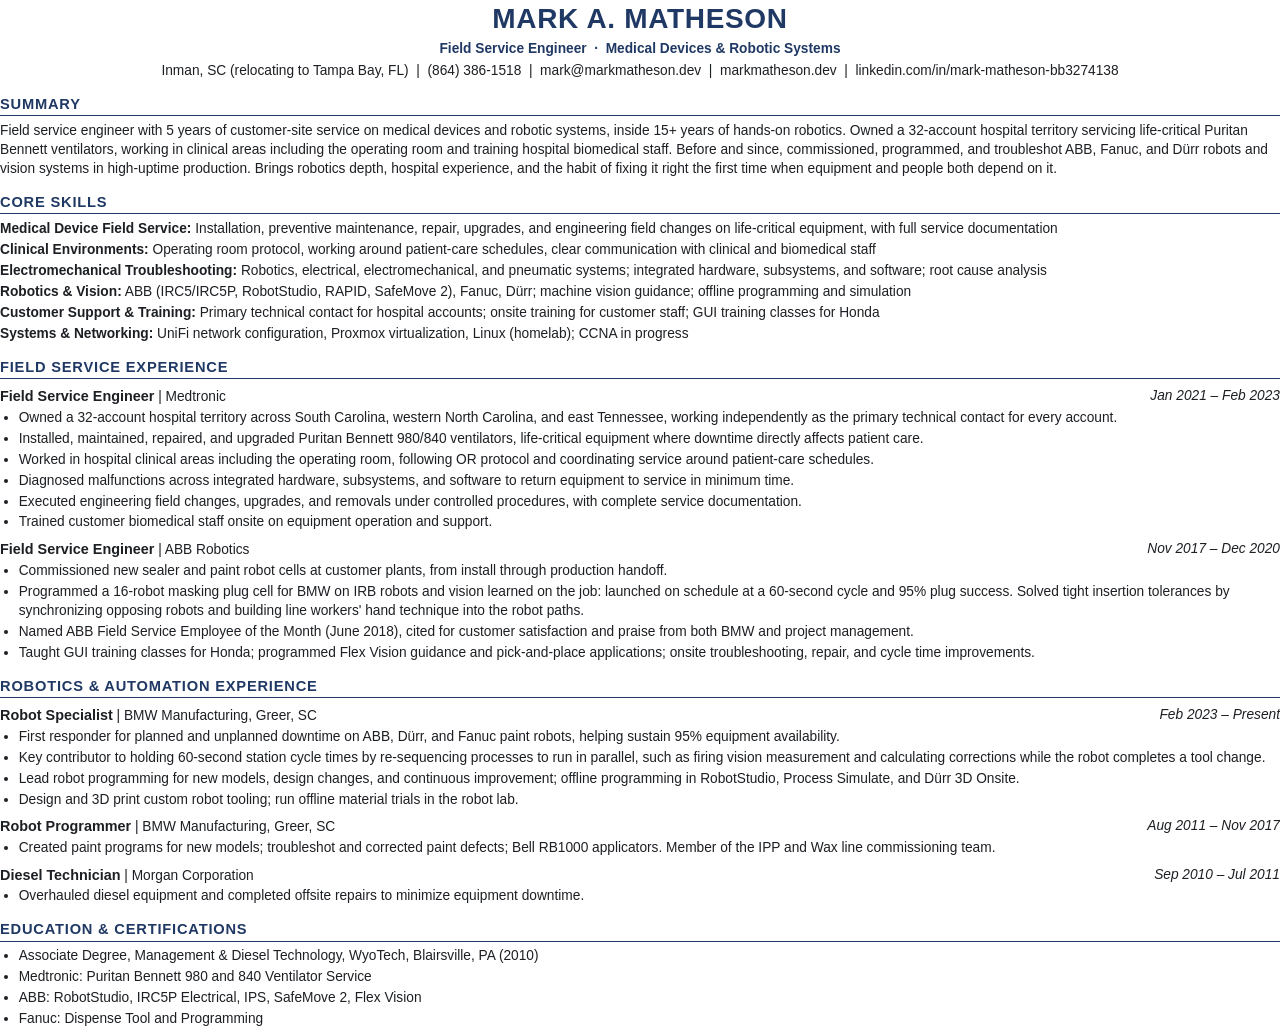
==== resume/resume-medical.html @ e46cb1dd "Add hospital-first resume variant for medical device field service Same facts as resume.html; field " ====
<!doctype html>
<html lang="en">
<head>
<meta charset="utf-8">
<title>Mark Matheson - Resume (Medical Field Service)</title>
<!-- Hospital-first variant for Intuitive / medical device field service.
     Same facts as resume.html, reordered: field service first, robotics second. -->
<style>
  @page { size: Letter; margin: 0.6in 0.7in; }
  body { font: 10.3pt/1.38 Calibri, "Segoe UI", Arial, sans-serif; color: #1c1f23; margin: 0; }
  h1 { font-size: 21pt; color: #1f3864; text-align: center; margin: 0 0 1pt; letter-spacing: .5pt; }
  .headline { text-align: center; font-weight: bold; color: #1f3864; margin: 0 0 2pt; }
  .contact { text-align: center; margin: 0 0 4pt; }
  .contact a { color: inherit; text-decoration: none; }
  h2 { font-size: 11pt; color: #1f3864; text-transform: uppercase; letter-spacing: .6pt;
       border-bottom: 1.2pt solid #1f3864; margin: 10pt 0 4pt; padding-bottom: 1pt; }
  p { margin: 0 0 3pt; }
  ul { margin: 0 0 2pt; padding-left: 14pt; }
  li { margin-bottom: 1.5pt; }
  .job { display: flex; justify-content: space-between; margin: 6pt 0 1pt; break-after: avoid; }
  .job b { font-size: 10.8pt; }
  .job i { white-space: nowrap; }
  .skill { margin: 0 0 1.5pt; }
</style>
</head>
<body>
<h1>MARK A. MATHESON</h1>
<p class="headline">Field Service Engineer &nbsp;·&nbsp; Medical Devices &amp; Robotic Systems</p>
<p class="contact">Inman, SC (relocating to Tampa Bay, FL) &nbsp;|&nbsp; (864) 386-1518 &nbsp;|&nbsp; mark@markmatheson.dev &nbsp;|&nbsp; <a href="https://markmatheson.dev">markmatheson.dev</a> &nbsp;|&nbsp; <a href="https://www.linkedin.com/in/mark-matheson-bb3274138/">linkedin.com/in/mark-matheson-bb3274138</a></p>

<h2>Summary</h2>
<p>Field service engineer with 5 years of customer-site service on medical devices and robotic systems, inside 15+ years of hands-on robotics. Owned a 32-account hospital territory servicing life-critical Puritan Bennett ventilators, working in clinical areas including the operating room and training hospital biomedical staff. Before and since, commissioned, programmed, and troubleshot ABB, Fanuc, and Dürr robots and vision systems in high-uptime production. Brings robotics depth, hospital experience, and the habit of fixing it right the first time when equipment and people both depend on it.</p>

<h2>Core Skills</h2>
<p class="skill"><b>Medical Device Field Service:</b> Installation, preventive maintenance, repair, upgrades, and engineering field changes on life-critical equipment, with full service documentation</p>
<p class="skill"><b>Clinical Environments:</b> Operating room protocol, working around patient-care schedules, clear communication with clinical and biomedical staff</p>
<p class="skill"><b>Electromechanical Troubleshooting:</b> Robotics, electrical, electromechanical, and pneumatic systems; integrated hardware, subsystems, and software; root cause analysis</p>
<p class="skill"><b>Robotics &amp; Vision:</b> ABB (IRC5/IRC5P, RobotStudio, RAPID, SafeMove 2), Fanuc, Dürr; machine vision guidance; offline programming and simulation</p>
<p class="skill"><b>Customer Support &amp; Training:</b> Primary technical contact for hospital accounts; onsite training for customer staff; GUI training classes for Honda</p>
<p class="skill"><b>Systems &amp; Networking:</b> UniFi network configuration, Proxmox virtualization, Linux (homelab); CCNA in progress</p>

<h2>Field Service Experience</h2>
<div class="job"><span><b>Field Service Engineer</b> | Medtronic</span><i>Jan 2021 – Feb 2023</i></div>
<ul>
  <li>Owned a 32-account hospital territory across South Carolina, western North Carolina, and east Tennessee, working independently as the primary technical contact for every account.</li>
  <li>Installed, maintained, repaired, and upgraded Puritan Bennett 980/840 ventilators, life-critical equipment where downtime directly affects patient care.</li>
  <li>Worked in hospital clinical areas including the operating room, following OR protocol and coordinating service around patient-care schedules.</li>
  <li>Diagnosed malfunctions across integrated hardware, subsystems, and software to return equipment to service in minimum time.</li>
  <li>Executed engineering field changes, upgrades, and removals under controlled procedures, with complete service documentation.</li>
  <li>Trained customer biomedical staff onsite on equipment operation and support.</li>
</ul>

<div class="job"><span><b>Field Service Engineer</b> | ABB Robotics</span><i>Nov 2017 – Dec 2020</i></div>
<ul>
  <li>Commissioned new sealer and paint robot cells at customer plants, from install through production handoff.</li>
  <li>Programmed a 16-robot masking plug cell for BMW on IRB robots and vision learned on the job: launched on schedule at a 60-second cycle and 95% plug success. Solved tight insertion tolerances by synchronizing opposing robots and building line workers' hand technique into the robot paths.</li>
  <li>Named ABB Field Service Employee of the Month (June 2018), cited for customer satisfaction and praise from both BMW and project management.</li>
  <li>Taught GUI training classes for Honda; programmed Flex Vision guidance and pick-and-place applications; onsite troubleshooting, repair, and cycle time improvements.</li>
</ul>

<h2>Robotics &amp; Automation Experience</h2>
<div class="job"><span><b>Robot Specialist</b> | BMW Manufacturing, Greer, SC</span><i>Feb 2023 – Present</i></div>
<ul>
  <li>First responder for planned and unplanned downtime on ABB, Dürr, and Fanuc paint robots, helping sustain 95% equipment availability.</li>
  <li>Key contributor to holding 60-second station cycle times by re-sequencing processes to run in parallel, such as firing vision measurement and calculating corrections while the robot completes a tool change.</li>
  <li>Lead robot programming for new models, design changes, and continuous improvement; offline programming in RobotStudio, Process Simulate, and Dürr 3D Onsite.</li>
  <li>Design and 3D print custom robot tooling; run offline material trials in the robot lab.</li>
</ul>

<div class="job"><span><b>Robot Programmer</b> | BMW Manufacturing, Greer, SC</span><i>Aug 2011 – Nov 2017</i></div>
<ul>
  <li>Created paint programs for new models; troubleshot and corrected paint defects; Bell RB1000 applicators. Member of the IPP and Wax line commissioning team.</li>
</ul>

<div class="job"><span><b>Diesel Technician</b> | Morgan Corporation</span><i>Sep 2010 – Jul 2011</i></div>
<ul>
  <li>Overhauled diesel equipment and completed offsite repairs to minimize equipment downtime.</li>
</ul>

<h2>Education &amp; Certifications</h2>
<ul>
  <li>Associate Degree, Management &amp; Diesel Technology, WyoTech, Blairsville, PA (2010)</li>
  <li>Medtronic: Puritan Bennett 980 and 840 Ventilator Service</li>
  <li>ABB: RobotStudio, IRC5P Electrical, IPS, SafeMove 2, Flex Vision</li>
  <li>Fanuc: Dispense Tool and Programming</li>
</ul>
</body>
</html>
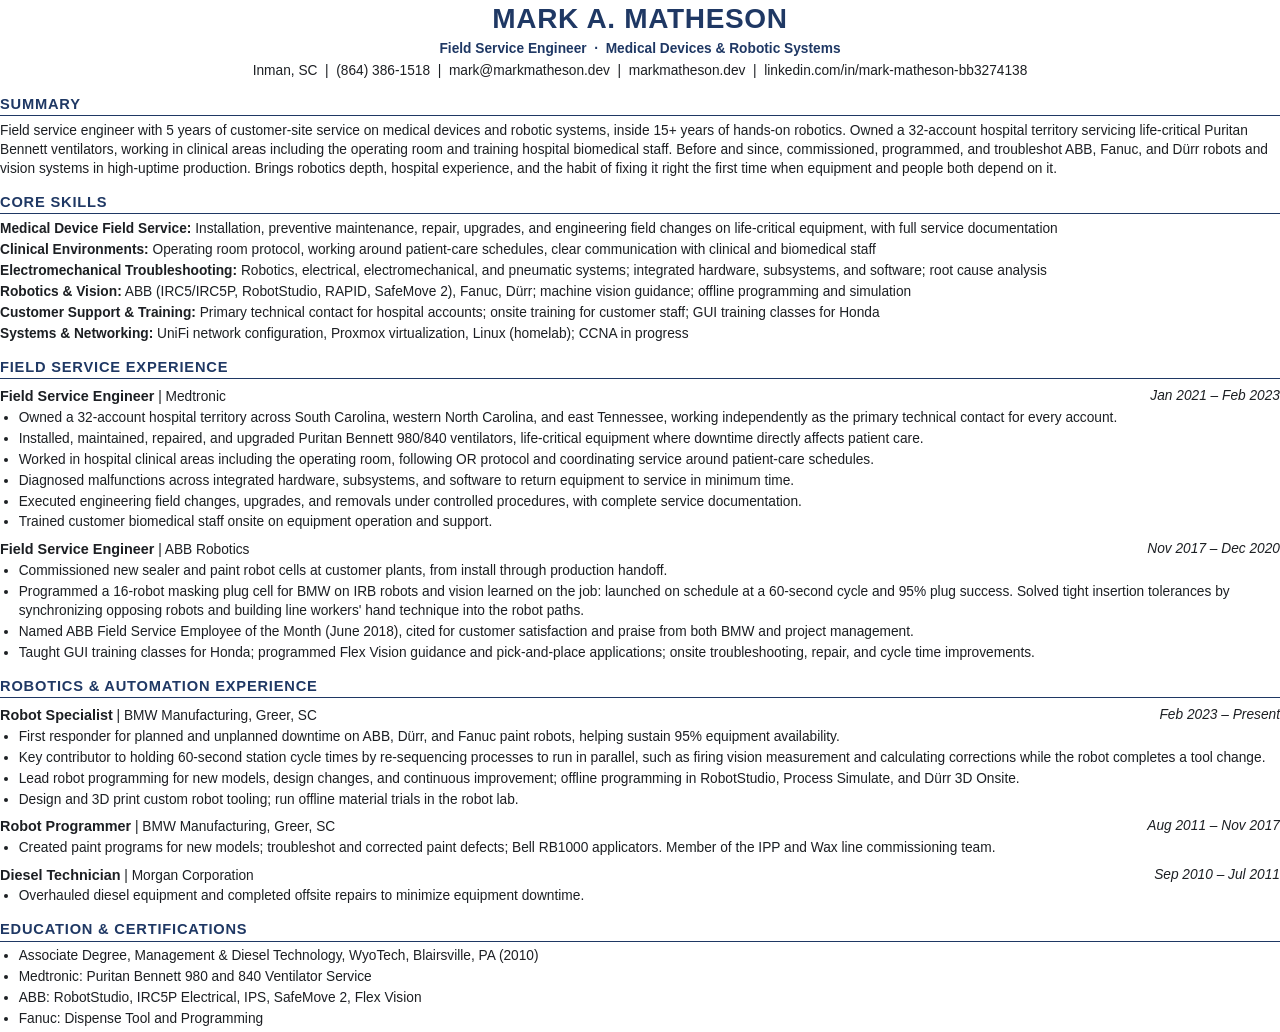
==== commit add6b08d: "Remove Tampa Bay relocation from site and resumes Co-Authored-By: Claude Opus 5.5 <noreply@anthropic" ====
--- a/resume/resume-medical.html
+++ b/resume/resume-medical.html
@@ -26,7 +26,7 @@
 <body>
 <h1>MARK A. MATHESON</h1>
 <p class="headline">Field Service Engineer &nbsp;·&nbsp; Medical Devices &amp; Robotic Systems</p>
-<p class="contact">Inman, SC (relocating to Tampa Bay, FL) &nbsp;|&nbsp; (864) 386-1518 &nbsp;|&nbsp; mark@markmatheson.dev &nbsp;|&nbsp; <a href="https://markmatheson.dev">markmatheson.dev</a> &nbsp;|&nbsp; <a href="https://www.linkedin.com/in/mark-matheson-bb3274138/">linkedin.com/in/mark-matheson-bb3274138</a></p>
+<p class="contact">Inman, SC &nbsp;|&nbsp; (864) 386-1518 &nbsp;|&nbsp; mark@markmatheson.dev &nbsp;|&nbsp; <a href="https://markmatheson.dev">markmatheson.dev</a> &nbsp;|&nbsp; <a href="https://www.linkedin.com/in/mark-matheson-bb3274138/">linkedin.com/in/mark-matheson-bb3274138</a></p>
 
 <h2>Summary</h2>
 <p>Field service engineer with 5 years of customer-site service on medical devices and robotic systems, inside 15+ years of hands-on robotics. Owned a 32-account hospital territory servicing life-critical Puritan Bennett ventilators, working in clinical areas including the operating room and training hospital biomedical staff. Before and since, commissioned, programmed, and troubleshot ABB, Fanuc, and Dürr robots and vision systems in high-uptime production. Brings robotics depth, hospital experience, and the habit of fixing it right the first time when equipment and people both depend on it.</p>
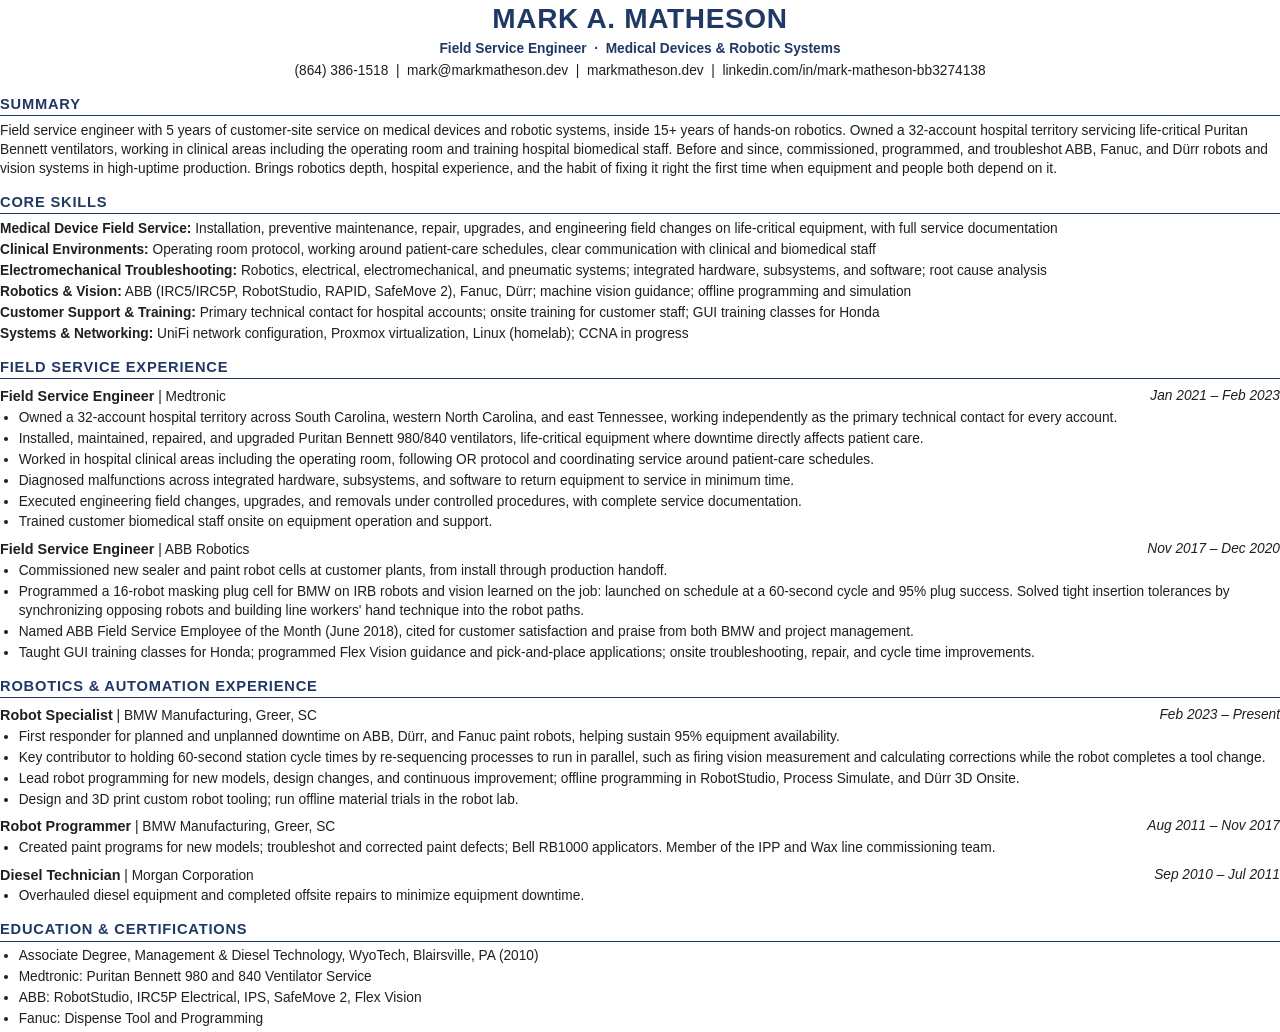
==== commit 7a1b1535: "Remove home location from site hero and resume contact line Co-Authored-By: Claude Opus 5.5 <noreply" ====
--- a/resume/resume-medical.html
+++ b/resume/resume-medical.html
@@ -26,7 +26,7 @@
 <body>
 <h1>MARK A. MATHESON</h1>
 <p class="headline">Field Service Engineer &nbsp;·&nbsp; Medical Devices &amp; Robotic Systems</p>
-<p class="contact">Inman, SC &nbsp;|&nbsp; (864) 386-1518 &nbsp;|&nbsp; mark@markmatheson.dev &nbsp;|&nbsp; <a href="https://markmatheson.dev">markmatheson.dev</a> &nbsp;|&nbsp; <a href="https://www.linkedin.com/in/mark-matheson-bb3274138/">linkedin.com/in/mark-matheson-bb3274138</a></p>
+<p class="contact">(864) 386-1518 &nbsp;|&nbsp; mark@markmatheson.dev &nbsp;|&nbsp; <a href="https://markmatheson.dev">markmatheson.dev</a> &nbsp;|&nbsp; <a href="https://www.linkedin.com/in/mark-matheson-bb3274138/">linkedin.com/in/mark-matheson-bb3274138</a></p>
 
 <h2>Summary</h2>
 <p>Field service engineer with 5 years of customer-site service on medical devices and robotic systems, inside 15+ years of hands-on robotics. Owned a 32-account hospital territory servicing life-critical Puritan Bennett ventilators, working in clinical areas including the operating room and training hospital biomedical staff. Before and since, commissioned, programmed, and troubleshot ABB, Fanuc, and Dürr robots and vision systems in high-uptime production. Brings robotics depth, hospital experience, and the habit of fixing it right the first time when equipment and people both depend on it.</p>
